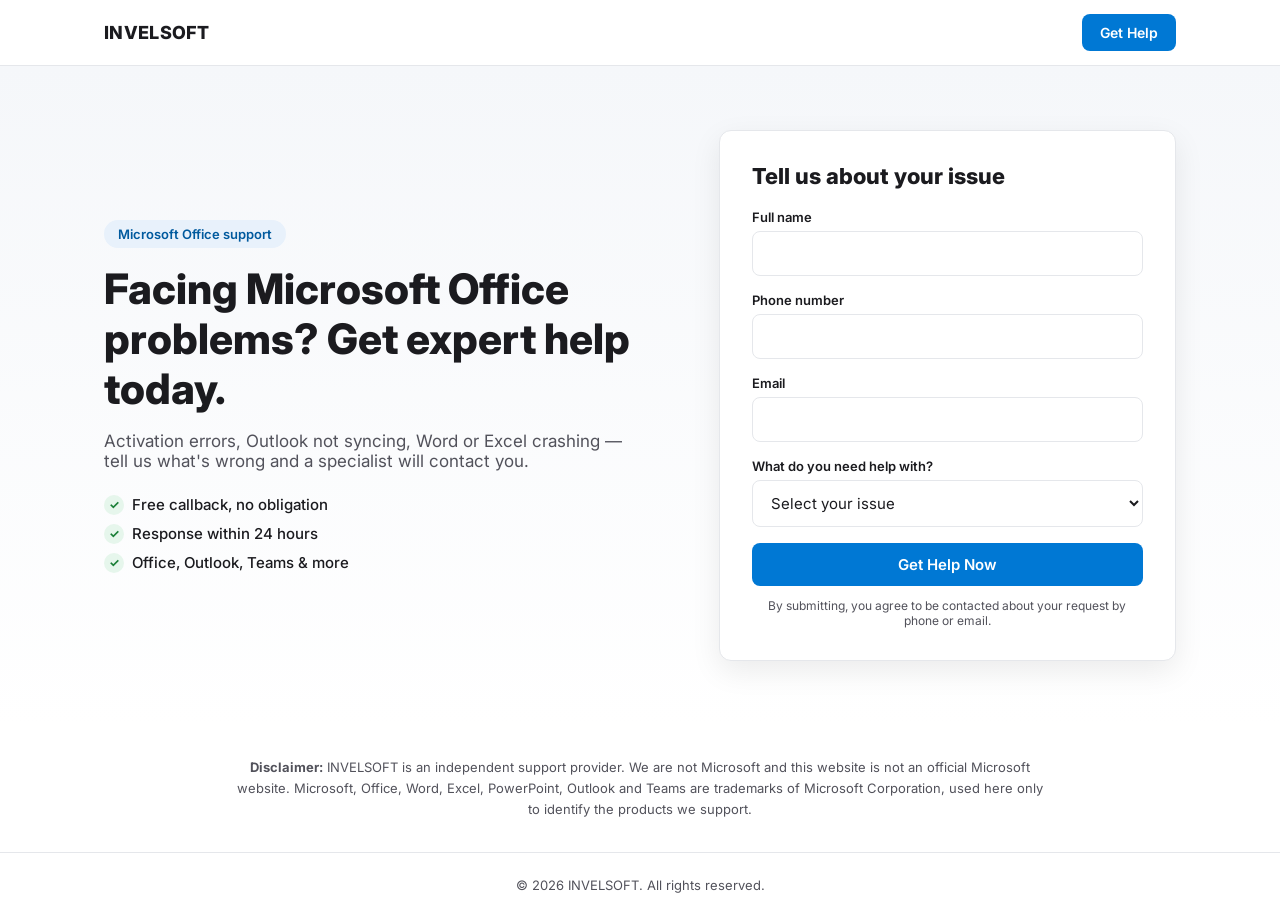
==== index.html @ 9a394df3 "Rework page into short Office-support lead capture: hero + form + disclaimer Co-Authored-By: Claude " ====
<!DOCTYPE html>
<html lang="en">
<head>
<meta charset="UTF-8">
<meta name="viewport" content="width=device-width, initial-scale=1.0">
<title>Microsoft Office Problems? Get Expert Help | INVELSOFT</title>
<meta name="description" content="Activation errors, Outlook not syncing, Word or Excel crashing? Tell us what's wrong and a specialist will contact you.">
<link rel="preconnect" href="https://fonts.googleapis.com">
<link rel="preconnect" href="https://fonts.gstatic.com" crossorigin>
<link href="https://fonts.googleapis.com/css2?family=Inter:wght@400;500;600;700;800&display=swap" rel="stylesheet">
<link rel="stylesheet" href="style.css">
</head>
<body>

<header class="site-header">
  <div class="container header-inner">
    <a href="#" class="logo">INVELSOFT</a>
    <a href="#lead-form" class="btn btn-primary btn-small">Get Help</a>
  </div>
</header>

<main>
  <section class="hero">
    <div class="container hero-inner">
      <div class="hero-content">
        <span class="eyebrow">Microsoft Office support</span>
        <h1>Facing Microsoft Office problems? Get expert help today.</h1>
        <p class="hero-subtext">Activation errors, Outlook not syncing, Word or Excel crashing — tell us what's wrong and a specialist will contact you.</p>
        <ul class="hero-points">
          <li>Free callback, no obligation</li>
          <li>Response within 24 hours</li>
          <li>Office, Outlook, Teams &amp; more</li>
        </ul>
      </div>

      <div class="form-card" id="lead-form">
        <form id="leadForm" novalidate>
          <h2>Tell us about your issue</h2>
          <div class="form-row">
            <label for="name">Full name</label>
            <input type="text" id="name" name="name" autocomplete="name" required>
          </div>
          <div class="form-row">
            <label for="phone">Phone number</label>
            <input type="tel" id="phone" name="phone" autocomplete="tel" required>
          </div>
          <div class="form-row">
            <label for="email">Email</label>
            <input type="email" id="email" name="email" autocomplete="email" required>
          </div>
          <div class="form-row">
            <label for="issue">What do you need help with?</label>
            <select id="issue" name="issue" required>
              <option value="" selected disabled>Select your issue</option>
              <option>Office activation or license</option>
              <option>Install or update error</option>
              <option>Outlook email problems</option>
              <option>Word / Excel / PowerPoint crashing</option>
              <option>Teams issue</option>
              <option>Other</option>
            </select>
          </div>
          <button type="submit" class="btn btn-primary btn-full">Get Help Now</button>
          <p class="form-note">By submitting, you agree to be contacted about your request by phone or email.</p>
        </form>

        <div class="form-success" id="formSuccess" hidden>
          <div class="success-icon">&#10003;</div>
          <h3>Thank you!</h3>
          <p>We've received your request. A specialist will contact you shortly.</p>
        </div>
      </div>
    </div>
  </section>

  <section class="disclaimer">
    <div class="container">
      <p><strong>Disclaimer:</strong> INVELSOFT is an independent support provider. We are not Microsoft and this website is not an official Microsoft website. Microsoft, Office, Word, Excel, PowerPoint, Outlook and Teams are trademarks of Microsoft Corporation, used here only to identify the products we support.</p>
    </div>
  </section>
</main>

<footer class="site-footer">
  <div class="container">
    <p>&copy; <span id="year"></span> INVELSOFT. All rights reserved.</p>
  </div>
</footer>

<script src="script.js"></script>
</body>
</html>
---- style.css ----
* { box-sizing: border-box; }

html { scroll-behavior: smooth; }

:root {
  --blue: #0078d4;
  --blue-dark: #005a9e;
  --ink: #1b1b1f;
  --ink-light: #52525b;
  --border: #e5e7eb;
  --bg-soft: #f5f7fa;
  --radius: 12px;
  --shadow: 0 10px 30px rgba(0, 0, 0, 0.08);
}

body {
  margin: 0;
  font-family: 'Inter', -apple-system, BlinkMacSystemFont, sans-serif;
  color: var(--ink);
  background: #fff;
}

h1, h2, h3 { line-height: 1.2; margin: 0 0 16px; font-weight: 800; }

p { color: var(--ink-light); margin: 0 0 16px; }

a { text-decoration: none; color: inherit; }

.container {
  max-width: 1120px;
  margin: 0 auto;
  padding: 0 24px;
}

.btn {
  display: inline-block;
  padding: 12px 22px;
  border-radius: 8px;
  font-family: inherit;
  font-weight: 600;
  font-size: 15px;
  cursor: pointer;
  border: none;
  text-align: center;
  transition: background 0.15s ease;
}

.btn-primary { background: var(--blue); color: #fff; }
.btn-primary:hover { background: var(--blue-dark); }
.btn-small { padding: 10px 18px; font-size: 14px; }
.btn-full { width: 100%; }

/* Header */
.site-header {
  position: sticky;
  top: 0;
  z-index: 50;
  background: rgba(255, 255, 255, 0.95);
  backdrop-filter: blur(8px);
  border-bottom: 1px solid var(--border);
}

.header-inner {
  display: flex;
  align-items: center;
  justify-content: space-between;
  padding-top: 14px;
  padding-bottom: 14px;
}

.logo { font-weight: 800; font-size: 18px; letter-spacing: 0.3px; }

/* Hero */
.hero {
  padding: 64px 0;
  background: linear-gradient(180deg, var(--bg-soft), #fff);
}

.hero-inner {
  display: grid;
  grid-template-columns: 1.1fr 0.9fr;
  gap: 56px;
  align-items: center;
}

.eyebrow {
  display: inline-block;
  background: #e8f1fb;
  color: var(--blue-dark);
  font-weight: 600;
  font-size: 13px;
  padding: 6px 14px;
  border-radius: 999px;
  margin-bottom: 16px;
}

.hero h1 { font-size: 42px; }

.hero-subtext { font-size: 17px; max-width: 520px; }

.hero-points {
  list-style: none;
  padding: 0;
  margin: 24px 0 0;
  display: flex;
  flex-direction: column;
  gap: 10px;
}

.hero-points li {
  font-size: 15px;
  font-weight: 500;
  padding-left: 28px;
  position: relative;
}

.hero-points li::before {
  content: '\2713';
  position: absolute;
  left: 0;
  top: 0;
  width: 20px;
  height: 20px;
  border-radius: 50%;
  background: #e6f6ec;
  color: #1a7f37;
  font-size: 12px;
  font-weight: 700;
  display: flex;
  align-items: center;
  justify-content: center;
}

/* Form */
.form-card {
  background: #fff;
  border: 1px solid var(--border);
  border-radius: var(--radius);
  box-shadow: var(--shadow);
  padding: 32px;
}

.form-card h2 { font-size: 22px; margin-bottom: 20px; }

.form-row { display: flex; flex-direction: column; gap: 6px; margin-bottom: 16px; }

.form-row label { font-size: 13px; font-weight: 600; }

.form-row input,
.form-row select {
  padding: 12px 14px;
  border: 1px solid var(--border);
  border-radius: 8px;
  font-family: inherit;
  font-size: 15px;
  color: var(--ink);
  background: #fff;
}

.form-row input:focus,
.form-row select:focus {
  outline: none;
  border-color: var(--blue);
  box-shadow: 0 0 0 3px rgba(0, 120, 212, 0.15);
}

.form-note { font-size: 12px; margin: 12px 0 0; text-align: center; }

.form-success { text-align: center; padding: 24px 0; }

.success-icon {
  width: 56px;
  height: 56px;
  border-radius: 50%;
  background: #e6f6ec;
  color: #1a7f37;
  display: flex;
  align-items: center;
  justify-content: center;
  font-size: 28px;
  margin: 0 auto 16px;
}

/* Disclaimer + footer */
.disclaimer { padding: 32px 0; }

.disclaimer p {
  font-size: 13px;
  line-height: 1.6;
  max-width: 820px;
  margin: 0 auto;
  text-align: center;
}

.site-footer { padding: 24px 0; border-top: 1px solid var(--border); }

.site-footer p { font-size: 13px; margin: 0; text-align: center; }

@media (max-width: 900px) {
  .hero { padding: 40px 0; }
  .hero-inner { grid-template-columns: 1fr; gap: 32px; }
  .hero h1 { font-size: 32px; }
}

@media (max-width: 520px) {
  .form-card { padding: 24px 20px; }
}
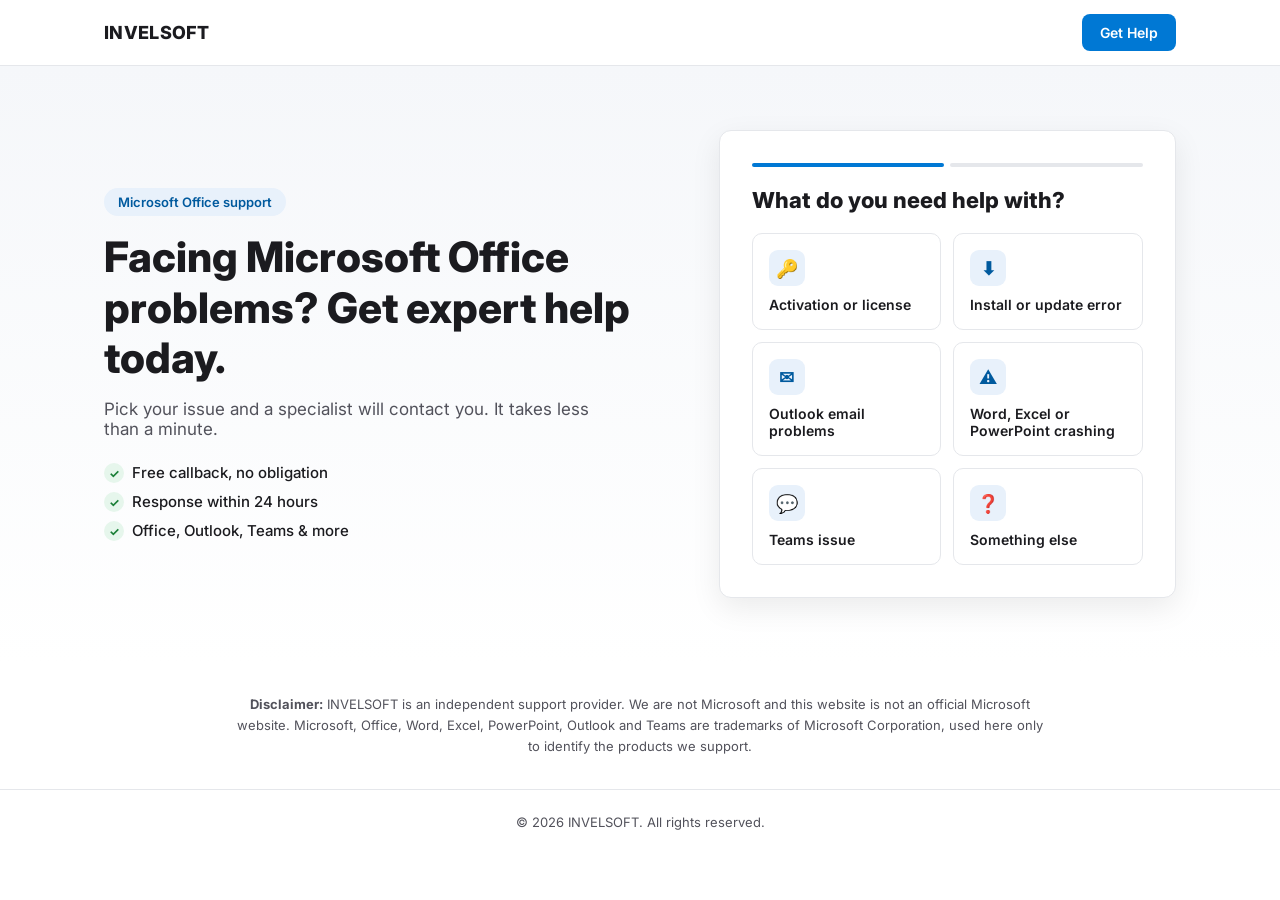
==== commit 9725fc01: "Make two-step issue picker + contact form the main page Co-Authored-By: Claude Sonnet 5.5 <noreply@a" ====
--- a/index.html
+++ b/index.html
@@ -4,7 +4,6 @@
 <meta charset="UTF-8">
 <meta name="viewport" content="width=device-width, initial-scale=1.0">
 <title>Microsoft Office Problems? Get Expert Help | INVELSOFT</title>
-<meta name="description" content="Activation errors, Outlook not syncing, Word or Excel crashing? Tell us what's wrong and a specialist will contact you.">
 <link rel="preconnect" href="https://fonts.googleapis.com">
 <link rel="preconnect" href="https://fonts.gstatic.com" crossorigin>
 <link href="https://fonts.googleapis.com/css2?family=Inter:wght@400;500;600;700;800&display=swap" rel="stylesheet">
@@ -25,7 +24,7 @@
       <div class="hero-content">
         <span class="eyebrow">Microsoft Office support</span>
         <h1>Facing Microsoft Office problems? Get expert help today.</h1>
-        <p class="hero-subtext">Activation errors, Outlook not syncing, Word or Excel crashing — tell us what's wrong and a specialist will contact you.</p>
+        <p class="hero-subtext">Pick your issue and a specialist will contact you. It takes less than a minute.</p>
         <ul class="hero-points">
           <li>Free callback, no obligation</li>
           <li>Response within 24 hours</li>
@@ -34,8 +33,39 @@
       </div>
 
       <div class="form-card" id="lead-form">
-        <form id="leadForm" novalidate>
-          <h2>Tell us about your issue</h2>
+        <div class="steps" id="steps" aria-hidden="true">
+          <span class="step-dot active"></span>
+          <span class="step-dot"></span>
+        </div>
+
+        <div id="step1">
+          <h2>What do you need help with?</h2>
+          <div class="issue-grid">
+            <button type="button" class="issue-btn" data-issue="Office activation or license">
+              <span class="issue-icon">&#128273;</span><span>Activation or license</span>
+            </button>
+            <button type="button" class="issue-btn" data-issue="Install or update error">
+              <span class="issue-icon">&#11015;</span><span>Install or update error</span>
+            </button>
+            <button type="button" class="issue-btn" data-issue="Outlook email problems">
+              <span class="issue-icon">&#9993;</span><span>Outlook email problems</span>
+            </button>
+            <button type="button" class="issue-btn" data-issue="Word / Excel / PowerPoint crashing">
+              <span class="issue-icon">&#9888;</span><span>Word, Excel or PowerPoint crashing</span>
+            </button>
+            <button type="button" class="issue-btn" data-issue="Teams issue">
+              <span class="issue-icon">&#128172;</span><span>Teams issue</span>
+            </button>
+            <button type="button" class="issue-btn" data-issue="Other">
+              <span class="issue-icon">&#10067;</span><span>Something else</span>
+            </button>
+          </div>
+        </div>
+
+        <form id="leadForm" novalidate hidden>
+          <button type="button" class="back-link" id="backBtn">&larr; Change issue</button>
+          <div class="issue-chip" id="issueChip"></div>
+          <h2>Where should we contact you?</h2>
           <div class="form-row">
             <label for="name">Full name</label>
             <input type="text" id="name" name="name" autocomplete="name" required>
@@ -49,15 +79,13 @@
             <input type="email" id="email" name="email" autocomplete="email" required>
           </div>
           <div class="form-row">
-            <label for="issue">What do you need help with?</label>
-            <select id="issue" name="issue" required>
-              <option value="" selected disabled>Select your issue</option>
-              <option>Office activation or license</option>
-              <option>Install or update error</option>
-              <option>Outlook email problems</option>
-              <option>Word / Excel / PowerPoint crashing</option>
-              <option>Teams issue</option>
-              <option>Other</option>
+            <label for="device">Your device</label>
+            <select id="device" name="device" required>
+              <option value="" selected disabled>Select device</option>
+              <option>Windows</option>
+              <option>Mac</option>
+              <option>Android</option>
+              <option>iPhone / iPad</option>
             </select>
           </div>
           <button type="submit" class="btn btn-primary btn-full">Get Help Now</button>
--- a/style.css
+++ b/style.css
@@ -205,3 +205,85 @@
 @media (max-width: 520px) {
   .form-card { padding: 24px 20px; }
 }
+.steps { display: flex; gap: 6px; margin-bottom: 20px; }
+
+.step-dot {
+  flex: 1;
+  height: 4px;
+  border-radius: 999px;
+  background: var(--border);
+}
+
+.step-dot.active { background: var(--blue); }
+
+.issue-grid {
+  display: grid;
+  grid-template-columns: 1fr 1fr;
+  gap: 12px;
+}
+
+.issue-btn {
+  display: flex;
+  flex-direction: column;
+  align-items: flex-start;
+  gap: 10px;
+  padding: 16px;
+  background: #fff;
+  border: 1px solid var(--border);
+  border-radius: 10px;
+  font-family: inherit;
+  font-size: 14px;
+  font-weight: 600;
+  color: var(--ink);
+  text-align: left;
+  cursor: pointer;
+  transition: border-color 0.15s ease, box-shadow 0.15s ease, transform 0.15s ease;
+}
+
+.issue-btn:hover {
+  border-color: var(--blue);
+  box-shadow: 0 6px 16px rgba(0, 120, 212, 0.12);
+  transform: translateY(-1px);
+}
+
+.issue-icon {
+  width: 36px;
+  height: 36px;
+  border-radius: 9px;
+  background: #e8f1fb;
+  color: var(--blue-dark);
+  display: flex;
+  align-items: center;
+  justify-content: center;
+  font-size: 18px;
+}
+
+.back-link {
+  background: none;
+  border: none;
+  padding: 0;
+  margin-bottom: 12px;
+  font-family: inherit;
+  font-size: 13px;
+  font-weight: 600;
+  color: var(--ink-light);
+  cursor: pointer;
+}
+
+.back-link:hover { color: var(--blue); }
+
+.issue-chip {
+  display: inline-block;
+  background: #e8f1fb;
+  color: var(--blue-dark);
+  font-size: 13px;
+  font-weight: 600;
+  padding: 6px 12px;
+  border-radius: 999px;
+  margin-bottom: 14px;
+}
+
+@media (max-width: 420px) {
+  .issue-grid { grid-template-columns: 1fr; }
+  .issue-btn { flex-direction: row; align-items: center; }
+}
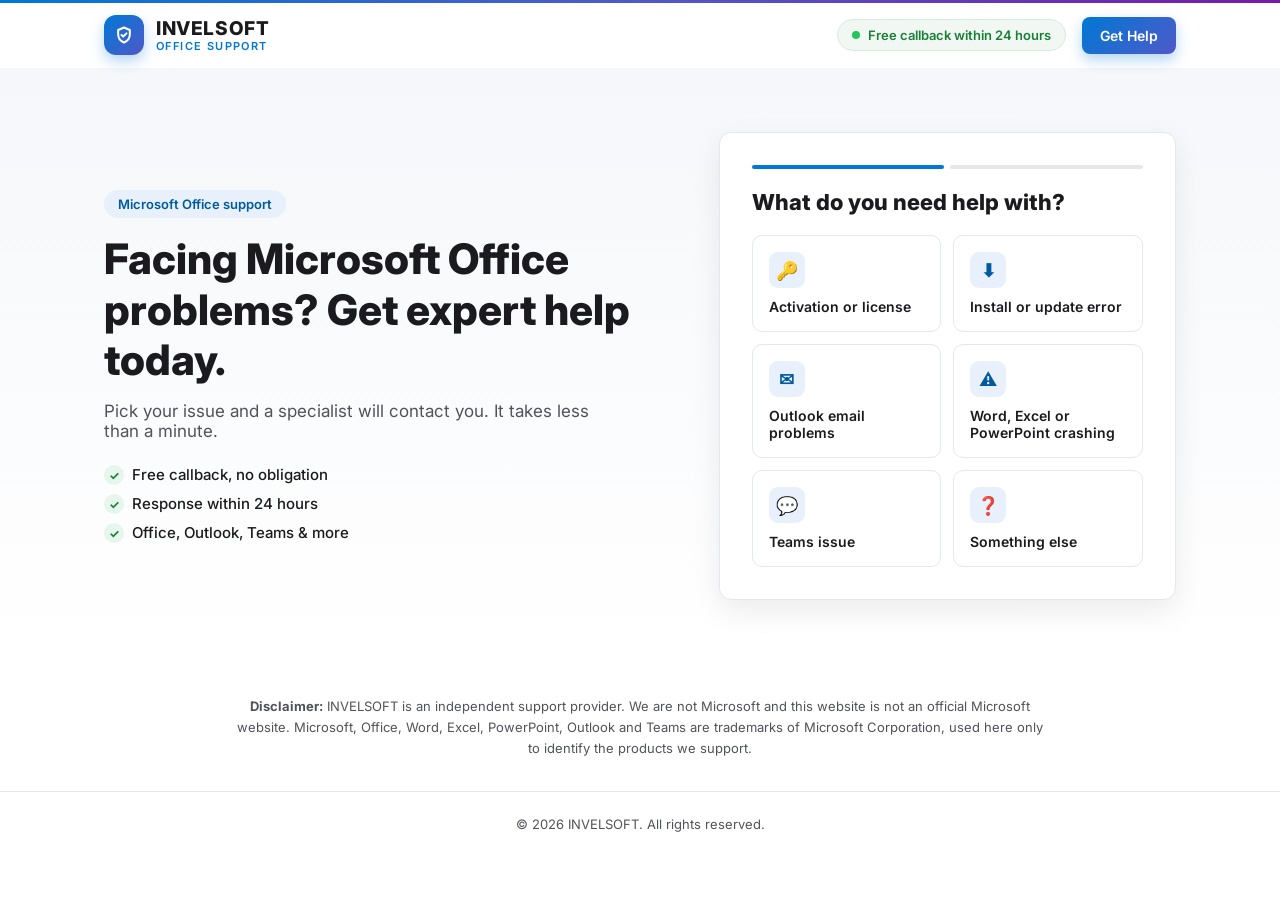
==== commit 273aa30b: "Restyle header with logo mark, tagline, callback badge and gradient CTA Co-Authored-By: Claude Sonne" ====
--- a/index.html
+++ b/index.html
@@ -13,8 +13,19 @@
 
 <header class="site-header">
   <div class="container header-inner">
-    <a href="#" class="logo">INVELSOFT</a>
-    <a href="#lead-form" class="btn btn-primary btn-small">Get Help</a>
+    <a href="#" class="logo">
+      <span class="logo-mark">
+        <svg viewBox="0 0 24 24" width="20" height="20" fill="none" stroke="currentColor" stroke-width="2.4" stroke-linecap="round" stroke-linejoin="round" aria-hidden="true"><path d="M12 3l7 3v5c0 4.5-3 8.2-7 10-4-1.8-7-5.5-7-10V6l7-3z"/><path d="M9 12l2 2 4-4"/></svg>
+      </span>
+      <span class="logo-text">
+        <span class="logo-name">INVELSOFT</span>
+        <span class="logo-tag">Office Support</span>
+      </span>
+    </a>
+    <div class="header-right">
+      <span class="header-badge"><span class="live-dot"></span>Free callback within 24 hours</span>
+      <a href="#lead-form" class="btn btn-primary btn-small btn-header">Get Help</a>
+    </div>
   </div>
 </header>
 
--- a/style.css
+++ b/style.css
@@ -60,15 +60,88 @@
   border-bottom: 1px solid var(--border);
 }
 
+.site-header { border-top: 3px solid transparent; border-image: linear-gradient(90deg, #0078d4, #5059c9, #7719aa) 1 0 0 0; }
+
 .header-inner {
   display: flex;
   align-items: center;
   justify-content: space-between;
-  padding-top: 14px;
-  padding-bottom: 14px;
-}
-
-.logo { font-weight: 800; font-size: 18px; letter-spacing: 0.3px; }
+  padding-top: 12px;
+  padding-bottom: 12px;
+}
+
+.logo { display: flex; align-items: center; gap: 12px; }
+
+.logo-mark {
+  width: 40px;
+  height: 40px;
+  border-radius: 12px;
+  background: linear-gradient(135deg, #0078d4, #5059c9);
+  color: #fff;
+  display: flex;
+  align-items: center;
+  justify-content: center;
+  box-shadow: 0 6px 14px rgba(0, 120, 212, 0.3);
+}
+
+.logo-text { display: flex; flex-direction: column; line-height: 1.15; }
+
+.logo-name { font-weight: 800; font-size: 19px; letter-spacing: 0.6px; }
+
+.logo-tag {
+  font-size: 11px;
+  font-weight: 600;
+  letter-spacing: 1.4px;
+  text-transform: uppercase;
+  color: var(--blue);
+}
+
+.header-right { display: flex; align-items: center; gap: 16px; }
+
+.header-badge {
+  display: inline-flex;
+  align-items: center;
+  gap: 8px;
+  padding: 7px 14px;
+  background: #f1f8f3;
+  border: 1px solid #d4ecdc;
+  border-radius: 999px;
+  font-size: 13px;
+  font-weight: 600;
+  color: #1a7f37;
+}
+
+.live-dot {
+  width: 8px;
+  height: 8px;
+  border-radius: 50%;
+  background: #22c55e;
+  box-shadow: 0 0 0 0 rgba(34, 197, 94, 0.6);
+  animation: pulse 2s infinite;
+}
+
+@keyframes pulse {
+  70% { box-shadow: 0 0 0 7px rgba(34, 197, 94, 0); }
+  100% { box-shadow: 0 0 0 0 rgba(34, 197, 94, 0); }
+}
+
+.btn-header {
+  background: linear-gradient(135deg, #0078d4, #5059c9);
+  box-shadow: 0 6px 14px rgba(0, 120, 212, 0.3);
+  transition: transform 0.15s ease, box-shadow 0.15s ease;
+}
+
+.btn-header:hover {
+  background: linear-gradient(135deg, #0078d4, #5059c9);
+  transform: translateY(-1px);
+  box-shadow: 0 8px 18px rgba(0, 120, 212, 0.4);
+}
+
+@media (max-width: 640px) {
+  .header-badge { display: none; }
+  .logo-mark { width: 36px; height: 36px; }
+  .logo-name { font-size: 17px; }
+}
 
 /* Hero */
 .hero {
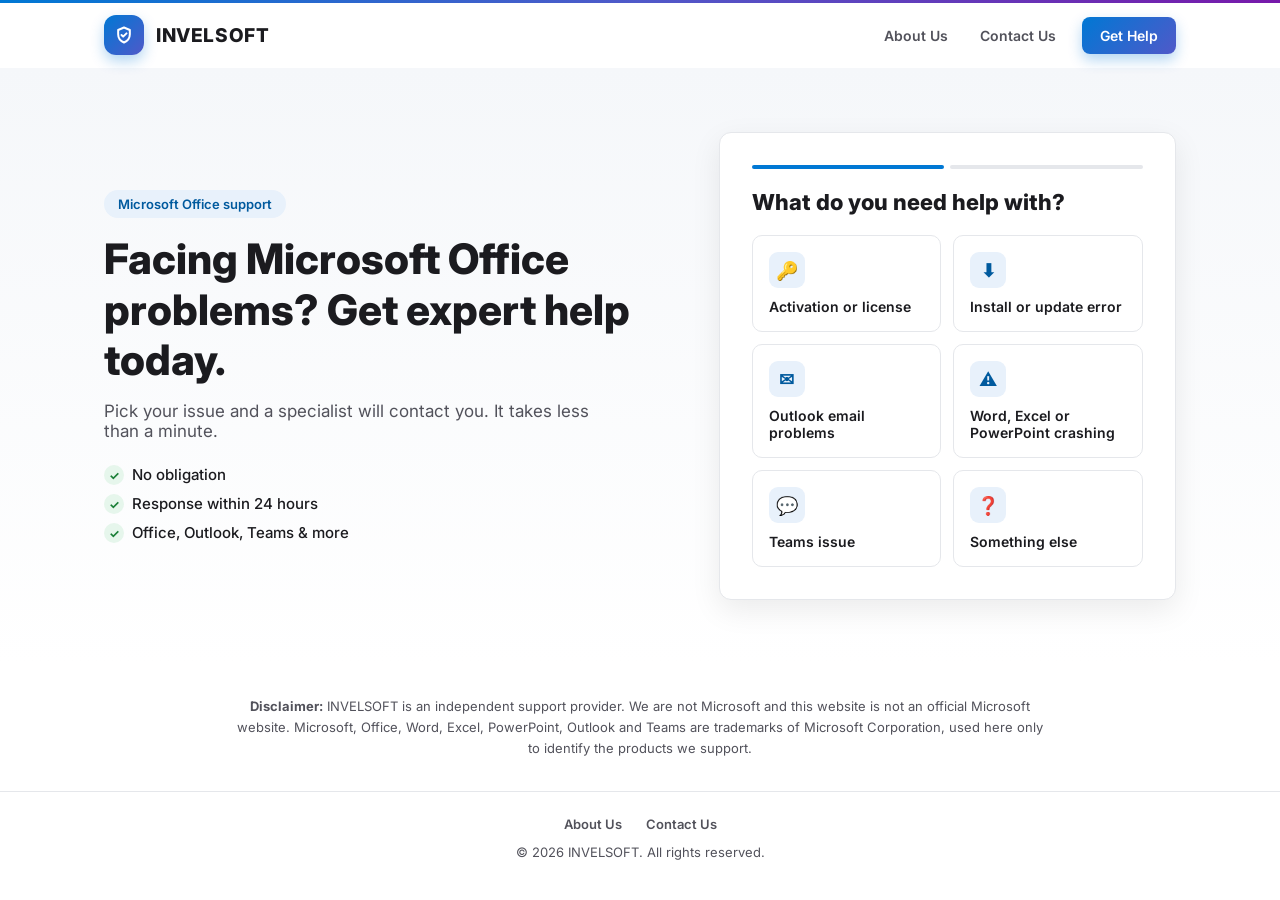
==== commit 3920095a: "Header nav with About Us and Contact Us; add those pages; drop callback badge and tagline Co-Authore" ====
--- a/index.html
+++ b/index.html
@@ -17,14 +17,14 @@
       <span class="logo-mark">
         <svg viewBox="0 0 24 24" width="20" height="20" fill="none" stroke="currentColor" stroke-width="2.4" stroke-linecap="round" stroke-linejoin="round" aria-hidden="true"><path d="M12 3l7 3v5c0 4.5-3 8.2-7 10-4-1.8-7-5.5-7-10V6l7-3z"/><path d="M9 12l2 2 4-4"/></svg>
       </span>
-      <span class="logo-text">
-        <span class="logo-name">INVELSOFT</span>
-        <span class="logo-tag">Office Support</span>
-      </span>
+      <span class="logo-name">INVELSOFT</span>
     </a>
     <div class="header-right">
-      <span class="header-badge"><span class="live-dot"></span>Free callback within 24 hours</span>
-      <a href="#lead-form" class="btn btn-primary btn-small btn-header">Get Help</a>
+      <nav class="header-nav">
+        <a href="about.html">About Us</a>
+        <a href="contact.html">Contact Us</a>
+      </nav>
+      <a href="index.html#lead-form" class="btn btn-primary btn-small btn-header">Get Help</a>
     </div>
   </div>
 </header>
@@ -37,7 +37,7 @@
         <h1>Facing Microsoft Office problems? Get expert help today.</h1>
         <p class="hero-subtext">Pick your issue and a specialist will contact you. It takes less than a minute.</p>
         <ul class="hero-points">
-          <li>Free callback, no obligation</li>
+          <li>No obligation</li>
           <li>Response within 24 hours</li>
           <li>Office, Outlook, Teams &amp; more</li>
         </ul>
@@ -121,6 +121,10 @@
 
 <footer class="site-footer">
   <div class="container">
+    <nav class="footer-nav">
+      <a href="about.html">About Us</a>
+      <a href="contact.html">Contact Us</a>
+    </nav>
     <p>&copy; <span id="year"></span> INVELSOFT. All rights reserved.</p>
   </div>
 </footer>
--- a/style.css
+++ b/style.css
@@ -88,42 +88,41 @@
 
 .logo-name { font-weight: 800; font-size: 19px; letter-spacing: 0.6px; }
 
-.logo-tag {
-  font-size: 11px;
-  font-weight: 600;
-  letter-spacing: 1.4px;
-  text-transform: uppercase;
-  color: var(--blue);
-}
-
-.header-right { display: flex; align-items: center; gap: 16px; }
-
-.header-badge {
-  display: inline-flex;
-  align-items: center;
-  gap: 8px;
-  padding: 7px 14px;
-  background: #f1f8f3;
-  border: 1px solid #d4ecdc;
+.header-right { display: flex; align-items: center; gap: 12px; }
+
+.header-nav { display: flex; align-items: center; gap: 4px; }
+
+.header-nav a {
+  padding: 8px 14px;
   border-radius: 999px;
-  font-size: 13px;
-  font-weight: 600;
-  color: #1a7f37;
-}
-
-.live-dot {
-  width: 8px;
-  height: 8px;
-  border-radius: 50%;
-  background: #22c55e;
-  box-shadow: 0 0 0 0 rgba(34, 197, 94, 0.6);
-  animation: pulse 2s infinite;
-}
-
-@keyframes pulse {
-  70% { box-shadow: 0 0 0 7px rgba(34, 197, 94, 0); }
-  100% { box-shadow: 0 0 0 0 rgba(34, 197, 94, 0); }
-}
+  font-size: 14px;
+  font-weight: 600;
+  color: var(--ink-light);
+  transition: background 0.15s ease, color 0.15s ease;
+}
+
+.header-nav a:hover { background: #eef4fb; color: var(--blue); }
+
+.footer-nav {
+  display: flex;
+  justify-content: center;
+  gap: 24px;
+  margin-bottom: 12px;
+}
+
+.footer-nav a { font-size: 13px; font-weight: 600; color: var(--ink-light); }
+
+.footer-nav a:hover { color: var(--blue); }
+
+.page-section { padding: 56px 0; }
+
+.page-card { max-width: 760px; margin: 0 auto; }
+
+.page-card h1 { font-size: 34px; }
+
+.page-card h2 { font-size: 20px; margin: 28px 0 10px; }
+
+.page-card ul { color: var(--ink-light); padding-left: 20px; line-height: 1.8; }
 
 .btn-header {
   background: linear-gradient(135deg, #0078d4, #5059c9);
@@ -138,9 +137,16 @@
 }
 
 @media (max-width: 640px) {
-  .header-badge { display: none; }
-  .logo-mark { width: 36px; height: 36px; }
-  .logo-name { font-size: 17px; }
+  .header-nav a { padding: 8px 8px; font-size: 13px; white-space: nowrap; }
+  .btn-header { white-space: nowrap; }
+  .logo-mark { width: 34px; height: 34px; }
+  .logo-name { font-size: 16px; letter-spacing: 0.3px; }
+  .header-right { gap: 4px; }
+  .btn-header { padding: 9px 14px; }
+}
+
+@media (max-width: 420px) {
+  .logo-mark { display: none; }
 }
 
 /* Hero */
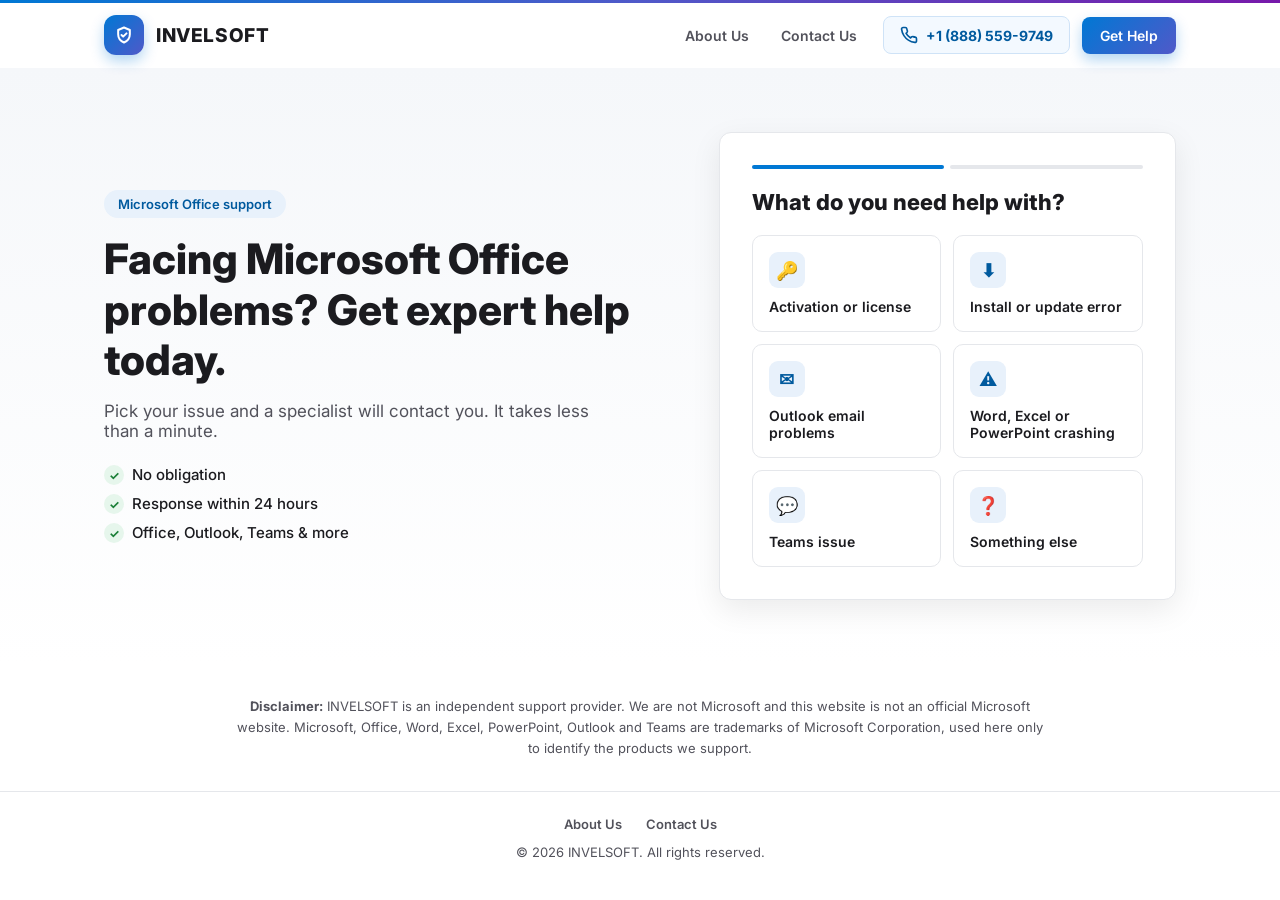
==== commit 62c108ee: "Add click-to-call button to header on all pages Co-Authored-By: Claude Sonnet 5.5 <noreply@anthropic" ====
--- a/index.html
+++ b/index.html
@@ -24,6 +24,10 @@
         <a href="about.html">About Us</a>
         <a href="contact.html">Contact Us</a>
       </nav>
+      <a href="tel:+18885599749" class="header-call" aria-label="Call +1 888 559 9749">
+        <svg viewBox="0 0 24 24" width="18" height="18" fill="none" stroke="currentColor" stroke-width="2.2" stroke-linecap="round" stroke-linejoin="round" aria-hidden="true"><path d="M22 16.9v3a2 2 0 0 1-2.2 2 19.8 19.8 0 0 1-8.6-3.1 19.5 19.5 0 0 1-6-6A19.8 19.8 0 0 1 2.1 4.2 2 2 0 0 1 4.1 2h3a2 2 0 0 1 2 1.7c.1 1 .4 1.9.7 2.8a2 2 0 0 1-.5 2.1L8.1 9.9a16 16 0 0 0 6 6l1.3-1.3a2 2 0 0 1 2.1-.4c.9.3 1.8.6 2.8.7a2 2 0 0 1 1.7 2z"/></svg>
+        <span class="call-text">+1 (888) 559-9749</span>
+      </a>
       <a href="index.html#lead-form" class="btn btn-primary btn-small btn-header">Get Help</a>
     </div>
   </div>
@@ -99,6 +103,8 @@
               <option>iPhone / iPad</option>
             </select>
           </div>
+          <input type="text" name="aG9uZXlwb3Q" class="hp-field" tabindex="-1" autocomplete="off" aria-hidden="true">
+          <p class="form-error" id="formError" hidden>Something went wrong. Please try again.</p>
           <button type="submit" class="btn btn-primary btn-full">Get Help Now</button>
           <p class="form-note">By submitting, you agree to be contacted about your request by phone or email.</p>
         </form>
--- a/style.css
+++ b/style.css
@@ -103,6 +103,23 @@
 
 .header-nav a:hover { background: #eef4fb; color: var(--blue); }
 
+.header-call {
+  display: inline-flex;
+  align-items: center;
+  gap: 8px;
+  padding: 9px 16px;
+  border: 1px solid #cfe3f7;
+  border-radius: 8px;
+  background: #f3f9ff;
+  font-size: 14px;
+  font-weight: 700;
+  color: var(--blue-dark);
+  white-space: nowrap;
+  transition: background 0.15s ease, border-color 0.15s ease;
+}
+
+.header-call:hover { background: #e4f1fd; border-color: var(--blue); }
+
 .footer-nav {
   display: flex;
   justify-content: center;
@@ -121,6 +138,48 @@
 .page-card h1 { font-size: 34px; }
 
 .page-card h2 { font-size: 20px; margin: 28px 0 10px; }
+
+.contact-grid {
+  display: grid;
+  grid-template-columns: 1fr 1fr;
+  gap: 16px;
+  margin: 24px 0 28px;
+}
+
+.contact-item {
+  display: flex;
+  align-items: center;
+  gap: 14px;
+  padding: 18px;
+  background: #fff;
+  border: 1px solid var(--border);
+  border-radius: var(--radius);
+  transition: border-color 0.15s ease, box-shadow 0.15s ease;
+}
+
+.contact-item:hover { border-color: var(--blue); box-shadow: var(--shadow); }
+
+.contact-icon {
+  width: 44px;
+  height: 44px;
+  min-width: 44px;
+  border-radius: 12px;
+  background: linear-gradient(135deg, #0078d4, #5059c9);
+  color: #fff;
+  display: flex;
+  align-items: center;
+  justify-content: center;
+}
+
+.contact-text { display: flex; flex-direction: column; min-width: 0; }
+
+.contact-label { font-size: 12px; font-weight: 600; color: var(--ink-light); }
+
+.contact-value { font-size: 16px; font-weight: 700; color: var(--ink); overflow-wrap: anywhere; }
+
+@media (max-width: 640px) {
+  .contact-grid { grid-template-columns: 1fr; }
+}
 
 .page-card ul { color: var(--ink-light); padding-left: 20px; line-height: 1.8; }
 
@@ -137,7 +196,9 @@
 }
 
 @media (max-width: 640px) {
-  .header-nav a { padding: 8px 8px; font-size: 13px; white-space: nowrap; }
+  .header-nav { display: none; }
+  .call-text { display: none; }
+  .header-call { padding: 10px; }
   .btn-header { white-space: nowrap; }
   .logo-mark { width: 34px; height: 34px; }
   .logo-name { font-size: 16px; letter-spacing: 0.3px; }
@@ -295,6 +356,12 @@
 
 .step-dot.active { background: var(--blue); }
 
+.hp-field { position: absolute; left: -9999px; width: 1px; height: 1px; opacity: 0; }
+
+.form-error { color: #b42318; font-size: 13px; font-weight: 600; margin: 0 0 12px; }
+
+.btn:disabled { opacity: 0.7; cursor: not-allowed; }
+
 .issue-grid {
   display: grid;
   grid-template-columns: 1fr 1fr;
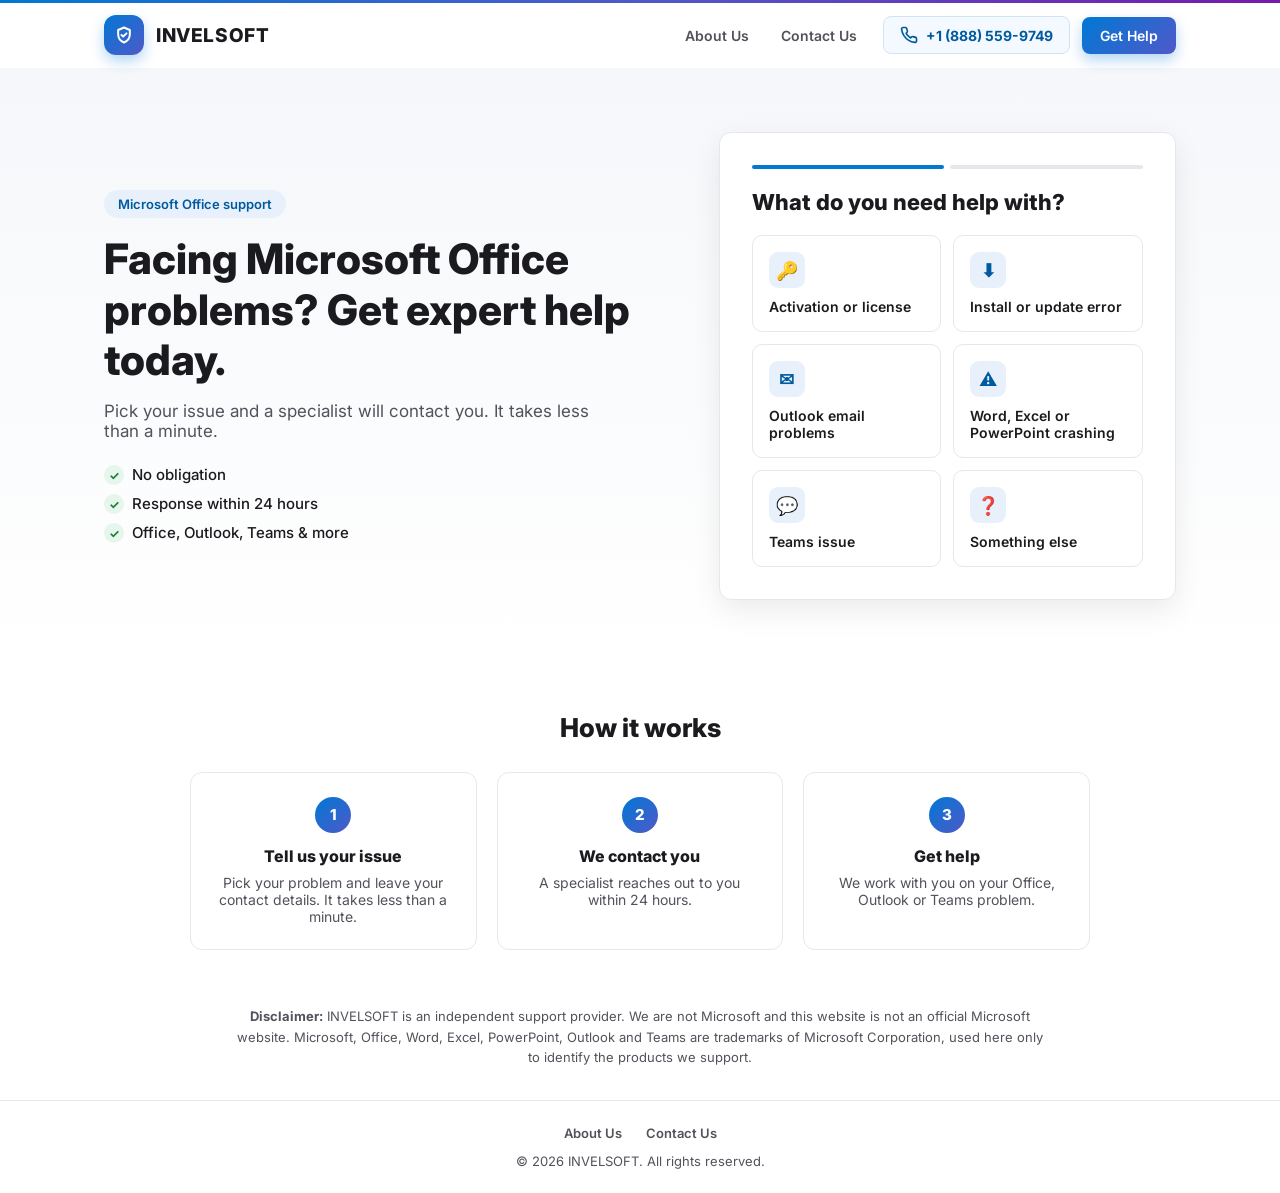
==== commit 2994b7d3: "Add 'How it works' trust section above the disclaimer Co-Authored-By: Claude Sonnet 5.5 <noreply@ant" ====
--- a/index.html
+++ b/index.html
@@ -118,6 +118,29 @@
     </div>
   </section>
 
+  <section class="how-section">
+    <div class="container">
+      <h2 class="how-title">How it works</h2>
+      <div class="how-grid">
+        <div class="how-step">
+          <span class="how-num">1</span>
+          <h3>Tell us your issue</h3>
+          <p>Pick your problem and leave your contact details. It takes less than a minute.</p>
+        </div>
+        <div class="how-step">
+          <span class="how-num">2</span>
+          <h3>We contact you</h3>
+          <p>A specialist reaches out to you within 24 hours.</p>
+        </div>
+        <div class="how-step">
+          <span class="how-num">3</span>
+          <h3>Get help</h3>
+          <p>We work with you on your Office, Outlook or Teams problem.</p>
+        </div>
+      </div>
+    </div>
+  </section>
+
   <section class="disclaimer">
     <div class="container">
       <p><strong>Disclaimer:</strong> INVELSOFT is an independent support provider. We are not Microsoft and this website is not an official Microsoft website. Microsoft, Office, Word, Excel, PowerPoint, Outlook and Teams are trademarks of Microsoft Corporation, used here only to identify the products we support.</p>
--- a/style.css
+++ b/style.css
@@ -321,6 +321,49 @@
   margin: 0 auto 16px;
 }
 
+/* How it works */
+.how-section { padding: 48px 0 24px; }
+
+.how-title { text-align: center; font-size: 26px; margin-bottom: 28px; }
+
+.how-grid {
+  display: grid;
+  grid-template-columns: repeat(3, 1fr);
+  gap: 20px;
+  max-width: 900px;
+  margin: 0 auto;
+}
+
+.how-step {
+  padding: 24px;
+  background: #fff;
+  border: 1px solid var(--border);
+  border-radius: var(--radius);
+  text-align: center;
+}
+
+.how-num {
+  display: inline-flex;
+  align-items: center;
+  justify-content: center;
+  width: 36px;
+  height: 36px;
+  border-radius: 50%;
+  background: linear-gradient(135deg, #0078d4, #5059c9);
+  color: #fff;
+  font-weight: 800;
+  font-size: 15px;
+  margin-bottom: 14px;
+}
+
+.how-step h3 { font-size: 16px; margin-bottom: 8px; }
+
+.how-step p { font-size: 14px; margin: 0; }
+
+@media (max-width: 760px) {
+  .how-grid { grid-template-columns: 1fr; }
+}
+
 /* Disclaimer + footer */
 .disclaimer { padding: 32px 0; }
 
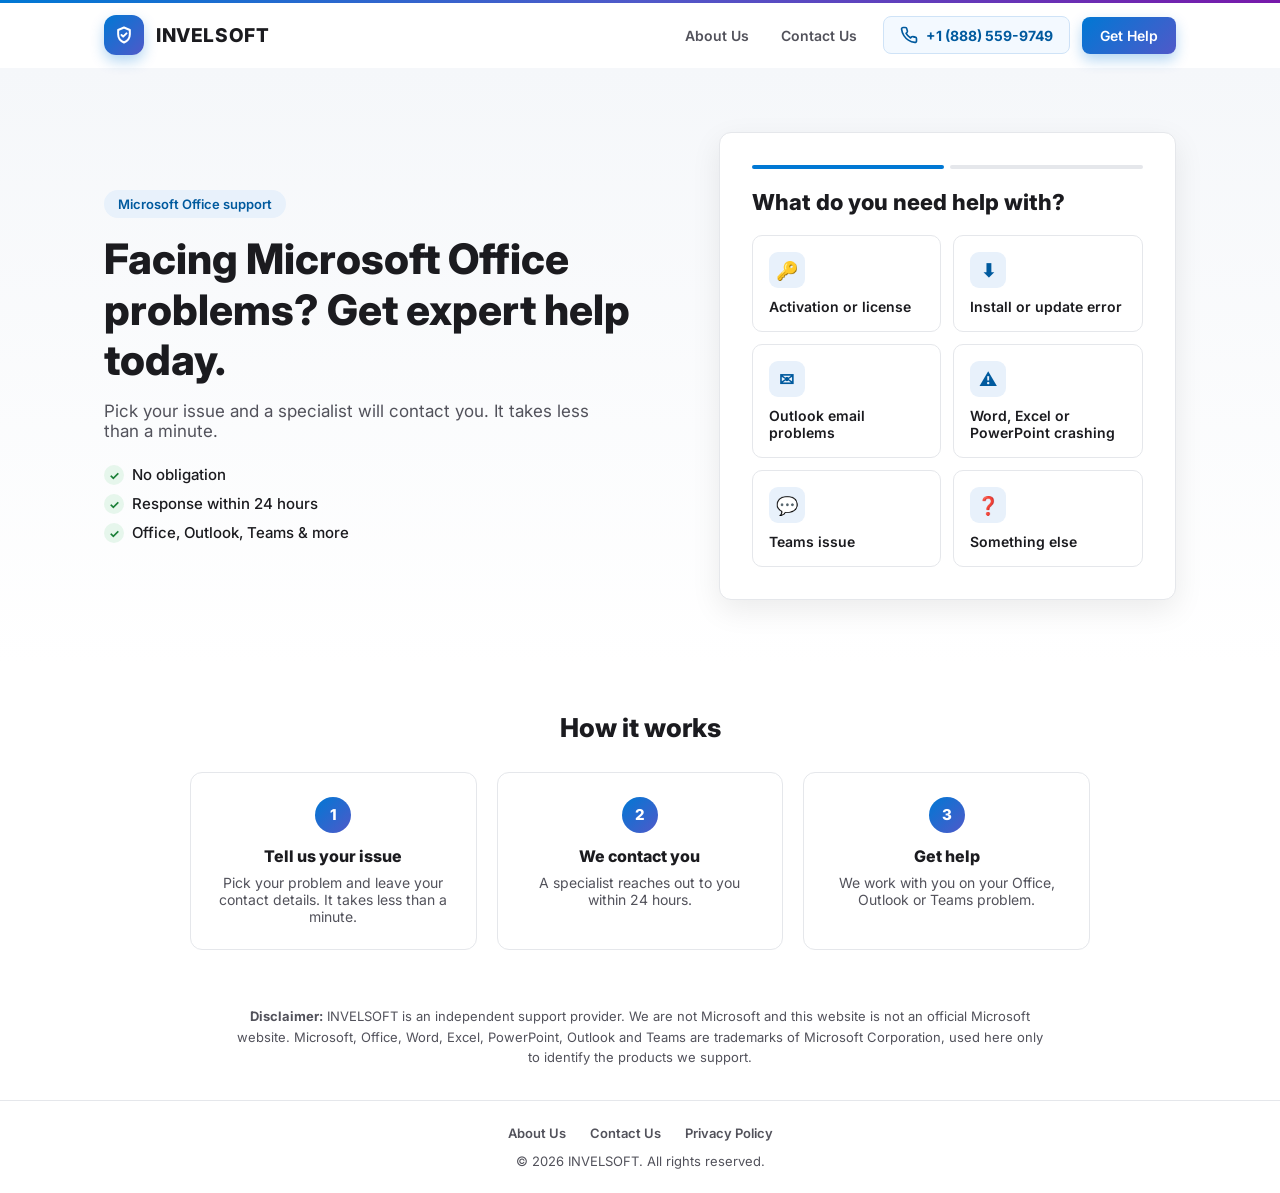
==== commit 34999e60: "Add Privacy Policy page and link it from footers and form Co-Authored-By: Claude Sonnet 5.5 <noreply" ====
--- a/index.html
+++ b/index.html
@@ -106,7 +106,7 @@
           <input type="text" name="aG9uZXlwb3Q" class="hp-field" tabindex="-1" autocomplete="off" aria-hidden="true">
           <p class="form-error" id="formError" hidden>Something went wrong. Please try again.</p>
           <button type="submit" class="btn btn-primary btn-full">Get Help Now</button>
-          <p class="form-note">By submitting, you agree to be contacted about your request by phone or email.</p>
+          <p class="form-note">By submitting, you agree to be contacted about your request by phone or email. See our <a class="text-link" href="privacy.html">Privacy Policy</a>.</p>
         </form>
 
         <div class="form-success" id="formSuccess" hidden>
@@ -153,6 +153,7 @@
     <nav class="footer-nav">
       <a href="about.html">About Us</a>
       <a href="contact.html">Contact Us</a>
+      <a href="privacy.html">Privacy Policy</a>
     </nav>
     <p>&copy; <span id="year"></span> INVELSOFT. All rights reserved.</p>
   </div>
--- a/style.css
+++ b/style.css
@@ -180,6 +180,8 @@
 @media (max-width: 640px) {
   .contact-grid { grid-template-columns: 1fr; }
 }
+
+.text-link { color: var(--blue); font-weight: 600; text-decoration: underline; }
 
 .page-card ul { color: var(--ink-light); padding-left: 20px; line-height: 1.8; }
 
